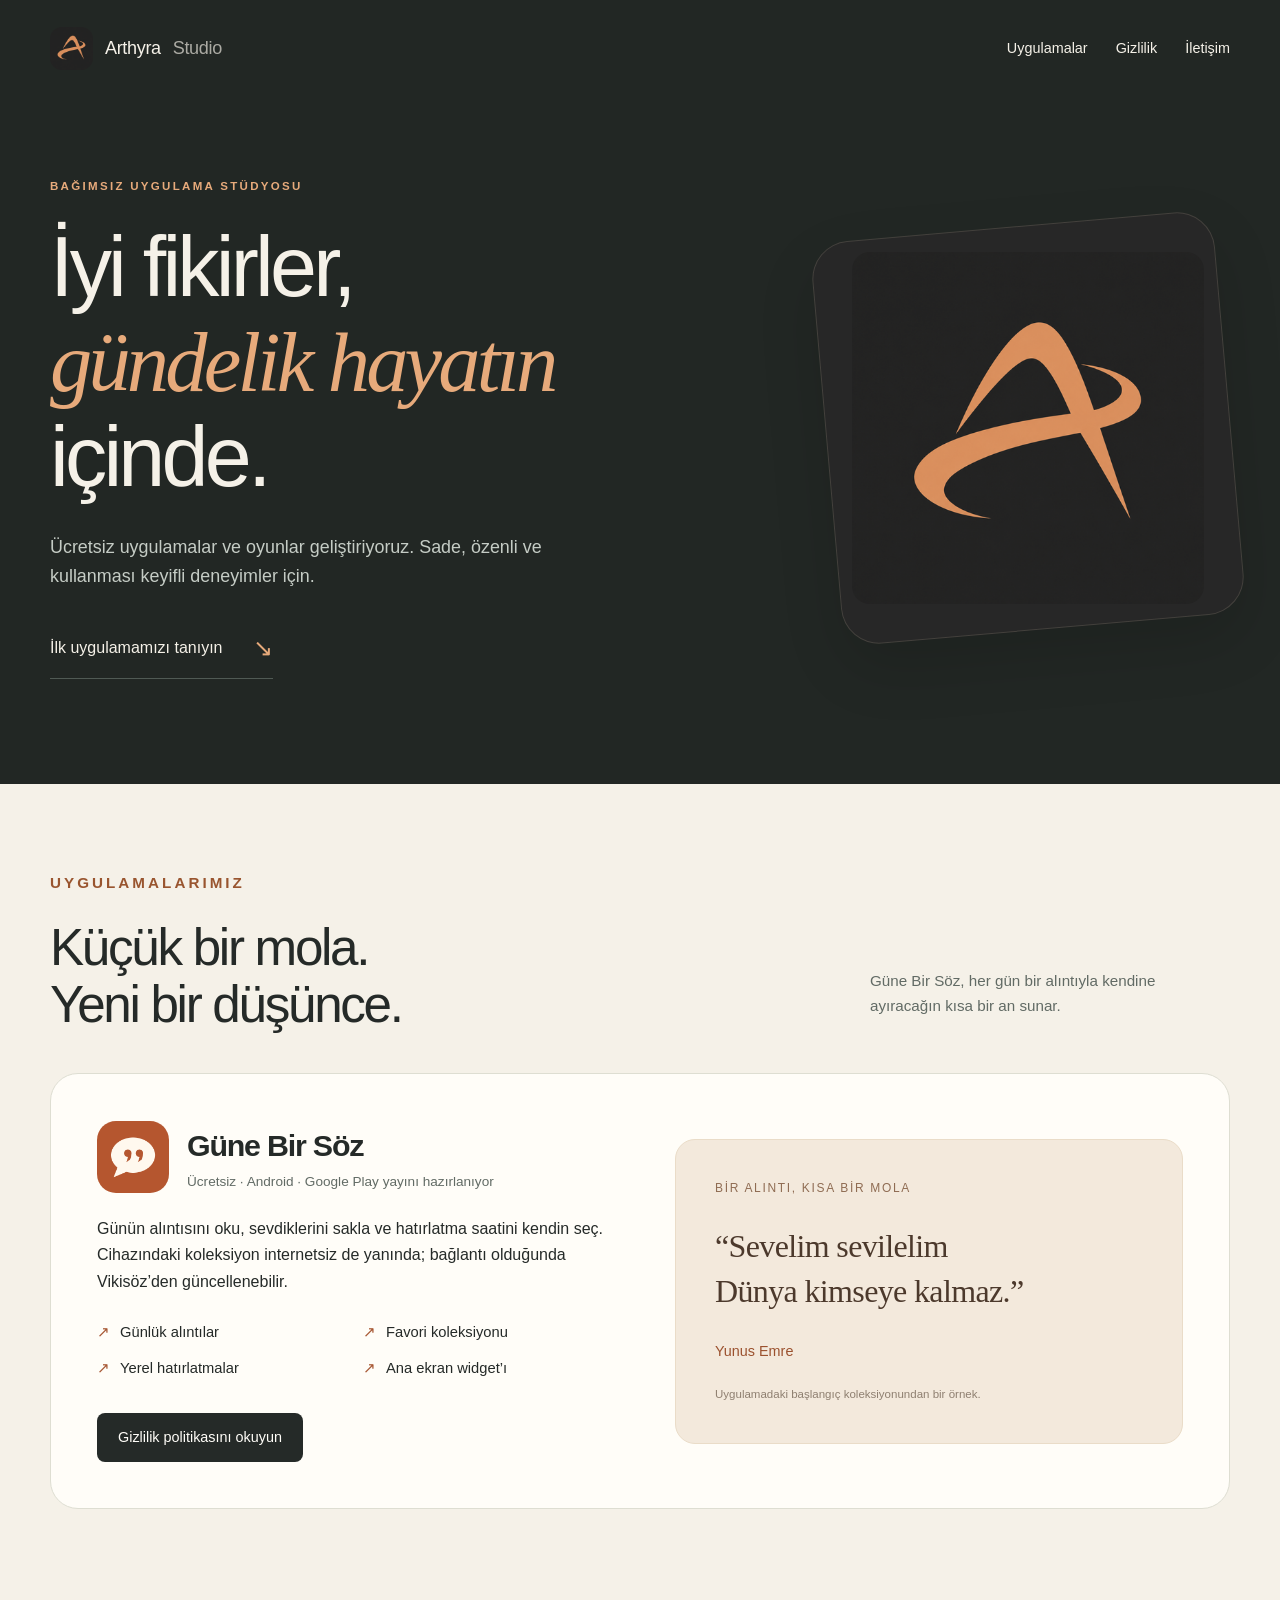
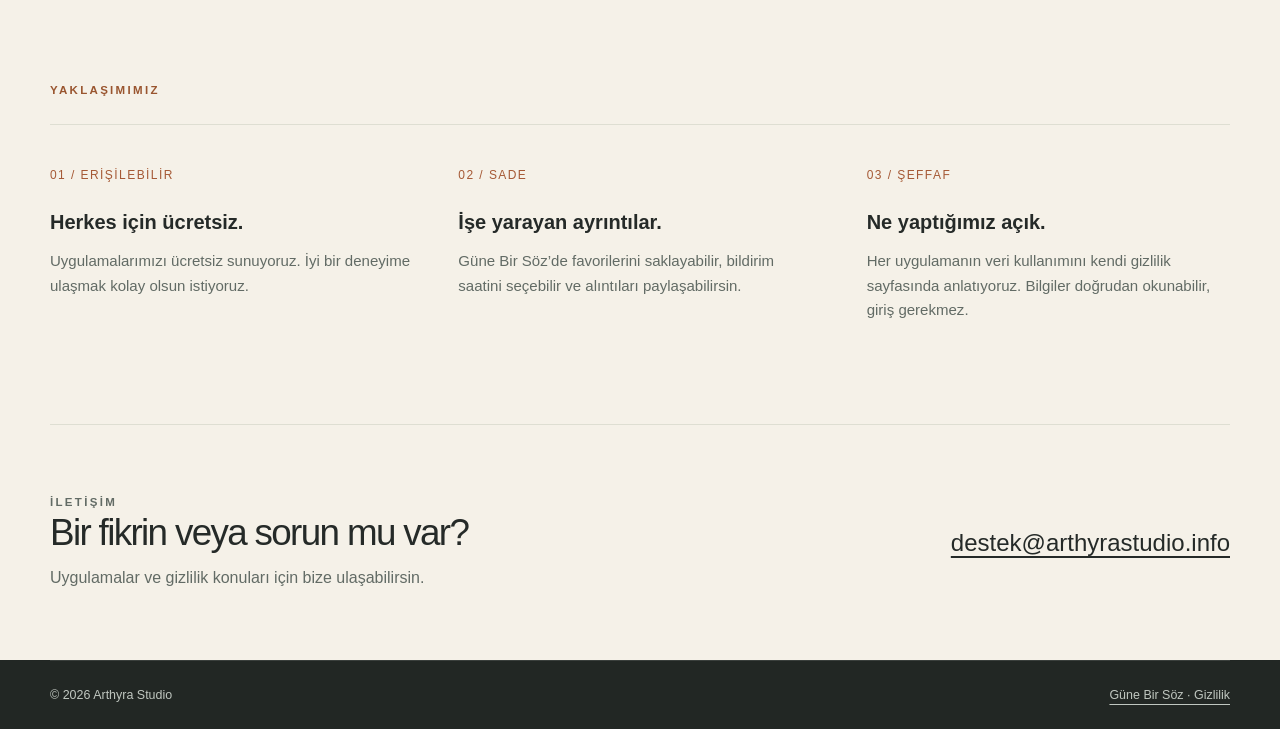
==== docs/index.html @ c666ee83 "Arthyra Studio sitesi ve Güne Bir Söz gizlilik politikaları" ====
<!doctype html><html lang="tr"><head><meta charset="utf-8"><meta name="viewport" content="width=device-width,initial-scale=1"><title>Arthyra Studio — Uygulamalar ve oyunlar</title><meta name="description" content="Arthyra Studio: ücretsiz uygulamalar, oyunlar ve gündelik hayata küçük bir iyi fikir."><meta name="theme-color" content="#222724"><link rel="icon" type="image/png" href="assets/arthyra-icon.png"><link rel="stylesheet" href="assets/site.css"></head><body><a class="skip" href="#main">İçeriğe geç</a>
<div class="dark"><header class="wrap header"><a class="brand" href="./" aria-label="Arthyra Studio"><img src="assets/arthyra-icon.png" width="43" height="43" alt="">Arthyra <span>Studio</span></a><nav class="nav" aria-label="Ana menü"><a href="#uygulamalar">Uygulamalar</a><a href="gunebirsoz/gizlilik/">Gizlilik</a><a href="#iletisim">İletişim</a></nav></header></div>
<main id="main"><div class="dark"><section class="wrap hero"><div><p class="eyebrow">Bağımsız uygulama stüdyosu</p><h1>İyi fikirler,<br><em>gündelik hayatın</em><br>içinde.</h1><p class="intro">Ücretsiz uygulamalar ve oyunlar geliştiriyoruz. Sade, özenli ve kullanması keyifli deneyimler için.</p><a class="arrowlink" href="#uygulamalar">İlk uygulamamızı tanıyın <span aria-hidden="true">↘</span></a></div><div class="hero-mark" aria-hidden="true"><img src="assets/arthyra-icon.png" width="512" height="512" alt=""></div></section></div>
<section class="wrap section" id="uygulamalar"><div class="section-head"><div><p class="eyebrow">Uygulamalarımız</p><h2>Küçük bir mola.<br>Yeni bir düşünce.</h2></div><p>Güne Bir Söz, her gün bir alıntıyla kendine ayıracağın kısa bir an sunar.</p></div>
<article class="app"><div><div class="app-header"><img src="assets/gunebirsoz-icon.png" width="72" height="72" alt="Güne Bir Söz simgesi"><div><h3>Güne Bir Söz</h3><p>Ücretsiz · Android · Google Play yayını hazırlanıyor</p></div></div><p>Günün alıntısını oku, sevdiklerini sakla ve hatırlatma saatini kendin seç. Cihazındaki koleksiyon internetsiz de yanında; bağlantı olduğunda Vikisöz’den güncellenebilir.</p><ul class="features"><li>Günlük alıntılar</li><li>Favori koleksiyonu</li><li>Yerel hatırlatmalar</li><li>Ana ekran widget’ı</li></ul><a class="button" href="gunebirsoz/gizlilik/">Gizlilik politikasını okuyun</a></div><div class="quote-sample"><p class="small">Bir alıntı, kısa bir mola</p><blockquote>“Sevelim sevilelim<br>Dünya kimseye kalmaz.”</blockquote><cite>Yunus Emre</cite><p class="quote-caption">Uygulamadaki başlangıç koleksiyonundan bir örnek.</p></div></article></section>
<section class="wrap section" id="yaklasim"><p class="eyebrow">Yaklaşımımız</p><div class="principles"><div><span class="number">01 / ERİŞİLEBİLİR</span><h3>Herkes için ücretsiz.</h3><p>Uygulamalarımızı ücretsiz sunuyoruz. İyi bir deneyime ulaşmak kolay olsun istiyoruz.</p></div><div><span class="number">02 / SADE</span><h3>İşe yarayan ayrıntılar.</h3><p>Güne Bir Söz’de favorilerini saklayabilir, bildirim saatini seçebilir ve alıntıları paylaşabilirsin.</p></div><div><span class="number">03 / ŞEFFAF</span><h3>Ne yaptığımız açık.</h3><p>Her uygulamanın veri kullanımını kendi gizlilik sayfasında anlatıyoruz. Bilgiler doğrudan okunabilir, giriş gerekmez.</p></div></div></section>
<section class="wrap contact" id="iletisim"><div><p class="eyebrow">İletişim</p><h2>Bir fikrin veya sorun mu var?</h2><p>Uygulamalar ve gizlilik konuları için bize ulaşabilirsin.</p></div><div class="contact-address"><a href="mailto:destek@arthyrastudio.info">destek@arthyrastudio.info</a></div></section></main>
<div class="dark"><footer class="wrap footer"><span>© 2026 Arthyra Studio</span><a href="gunebirsoz/gizlilik/">Güne Bir Söz · Gizlilik</a></footer></div></body></html>
---- docs/assets/site.css ----
@charset "UTF-8";
:root{--ink:#252a28;--muted:#626b65;--cream:#f5f1e8;--paper:#fffdf8;--copper:#e7aa7b;--line:#deded2;--dark:#222724;--darkmuted:#b9c2ba;color-scheme:light;font-family:Inter,"Segoe UI",Arial,sans-serif}*{box-sizing:border-box}html{scroll-behavior:smooth}body{margin:0;color:var(--ink);background:var(--cream);line-height:1.65}a{color:inherit;text-underline-offset:5px}a:focus-visible,summary:focus-visible{outline:3px solid #b7562f;outline-offset:6px}img{max-width:100%;height:auto}h1,h2,h3,p{margin-top:0}h1,h2{line-height:1.12;letter-spacing:-.045em}h1{font-size:clamp(3rem,6.6vw,6.4rem);font-weight:500}h2{font-size:clamp(2rem,4vw,3.3rem);font-weight:500}h3{font-size:1.25rem}button,a{touch-action:manipulation}.wrap{width:min(1180px,calc(100% - 64px));margin:auto}.skip{position:absolute;left:16px;top:-100px;padding:12px;background:white;color:#222;z-index:20}.skip:focus{top:16px}.draft{padding:8px 20px;background:#f0d5bc;text-align:center;color:#4e3526;font-size:.83rem}.header{display:flex;align-items:center;justify-content:space-between;gap:24px;padding:27px 0}.brand{display:inline-flex;align-items:center;gap:12px;text-decoration:none;font-size:1.13rem;letter-spacing:-.02em;white-space:nowrap}.brand img{width:43px;height:43px;border-radius:12px}.brand span{font-weight:400;opacity:.65}.nav{display:flex;flex-wrap:wrap;gap:28px;font-size:.9rem}.nav a{text-decoration:none}.nav a:hover{text-decoration:underline}.dark{background:var(--dark);color:var(--cream)}.hero{display:grid;grid-template-columns:1.35fr .75fr;align-items:center;gap:50px;padding:80px 0 105px}.eyebrow{text-transform:uppercase;letter-spacing:.2em;font-size:.72rem;font-weight:650;margin-bottom:24px;color:var(--copper)}.hero h1{max-width:800px;margin-bottom:28px}.hero h1 em{color:var(--copper);font-family:Georgia,serif;font-weight:400}.intro{max-width:560px;font-size:1.12rem;color:#c5ccc5;margin-bottom:36px}.arrowlink{display:inline-flex;align-items:center;gap:30px;text-decoration:none;border-bottom:1px solid #9cafa260;padding-bottom:10px}.arrowlink span{color:var(--copper);font-size:1.5rem}.hero-mark{border:1px solid #d0bca52b;border-radius:38px;padding:25px;background:#272727;transform:rotate(-5deg);box-shadow:0 25px 60px #0002}.hero-mark img{display:block;transform:rotate(5deg);border-radius:18px}.section{padding:86px 0}.section-head{display:flex;justify-content:space-between;align-items:end;gap:30px;margin-bottom:40px}.section-head p{max-width:360px;color:var(--muted);font-size:.95rem}.section-head h2{margin-bottom:0}.section .eyebrow,.policy .eyebrow{color:#99552f}.app{display:grid;grid-template-columns:1fr 1fr;gap:70px;align-items:center;padding:46px;border:1px solid var(--line);border-radius:28px;background:var(--paper)}.app-header{display:flex;align-items:center;gap:18px;margin-bottom:22px}.app-header img{width:72px;border-radius:19px}.app-header h3{font-size:1.9rem;letter-spacing:-.04em;margin-bottom:1px}.app-header p{font-size:.85rem;color:var(--muted);margin-bottom:0}.features{list-style:none;padding:0;display:grid;grid-template-columns:1fr 1fr;gap:12px 24px;margin:25px 0 32px;font-size:.92rem}.features li:before{content:"↗";color:#a75733;margin-right:10px}.button{display:inline-block;background:var(--ink);color:var(--paper);padding:13px 21px;border-radius:8px;font-size:.9rem;text-decoration:none}.button:hover{background:#3c4840}.quote-sample{position:relative;background:#f3e9dc;padding:39px;border-radius:20px;border:1px solid #eadcc8}.quote-sample .small{font-size:.75rem;color:#8f6c53;letter-spacing:.14em;text-transform:uppercase}.quote-sample blockquote{font:clamp(1.55rem,2.5vw,2.1rem)/1.4 Georgia,serif;letter-spacing:-.02em;margin:25px 0;color:#4c392c}.quote-sample cite{font-style:normal;font-size:.9rem;color:#9b512e}.quote-caption{margin:20px 0 0;font-size:.72rem;color:#8e7f70}.principles{border-top:1px solid var(--line);display:grid;grid-template-columns:1fr 1fr 1fr;gap:45px;padding-top:36px}.number{color:#a55935;letter-spacing:.12em;font-size:.75rem}.principles h3{margin:18px 0 10px}.principles p{color:var(--muted);font-size:.94rem}.contact{padding:68px 0;display:flex;align-items:center;justify-content:space-between;gap:35px;border-top:1px solid var(--line)}.contact h2{font-size:2.3rem;margin-bottom:12px}.contact p{margin-bottom:0;color:var(--muted)}.contact-address{font-size:clamp(1rem,2.7vw,1.5rem);overflow-wrap:anywhere}.footer{padding:24px 0;border-top:1px solid #ffffff1c;display:flex;justify-content:space-between;gap:30px;color:#c0c7c0;font-size:.78rem}.footer a{color:inherit}.policy{padding:48px 0 90px}.policy-layout{display:grid;grid-template-columns:240px minmax(0,760px);gap:70px;align-items:start}.policy-index{position:sticky;top:35px;font-size:.87rem}.policy-index strong{display:block;margin-bottom:18px}.policy-index a{display:block;margin:9px 0;color:var(--muted);text-decoration:none}.policy-index a:hover{color:var(--ink);text-decoration:underline}.policy h1{font-size:clamp(2.5rem,5vw,4.4rem);margin:15px 0 23px}.policy .lead{font-size:1.14rem;color:var(--muted)}.meta{display:flex;gap:14px;flex-wrap:wrap;font-size:.78rem;color:var(--muted);margin:25px 0 35px}.meta span{border:1px solid var(--line);border-radius:5px;padding:4px 9px}.policy h2{font-size:1.55rem;letter-spacing:-.025em;padding-top:32px;margin:15px 0 15px;scroll-margin-top:25px}.policy p,.policy li{font-size:.98rem}.policy ul{padding-left:23px}.policy li{margin:9px 0}.policy a{color:#8e4827;overflow-wrap:anywhere}.summary{padding:24px 26px;background:var(--paper);border:1px solid var(--line);border-radius:12px;margin:25px 0}.summary p:last-child{margin-bottom:0}.policy .fine{font-size:.85rem;color:var(--muted)}.language{white-space:nowrap;font-size:.85rem}.language a[aria-current]{font-weight:700;text-decoration:none}.missing-contact{border-bottom:1px dashed #b15c33;padding-bottom:5px;color:#8a4f2d}.policy table{border-collapse:collapse;width:100%;font-size:.91rem;margin:22px 0}.policy th,.policy td{padding:12px 10px;text-align:left;border-bottom:1px solid var(--line);vertical-align:top}.policy th{font-weight:600}.policy th:first-child,.policy td:first-child{padding-left:0}.policy td:last-child,.policy th:last-child{padding-right:0}
@media(max-width:900px){.wrap{width:min(100% - 40px,760px)}.hero{grid-template-columns:1fr .6fr;gap:25px;padding:55px 0 70px}.hero-mark{padding:12px;border-radius:24px}.app{gap:30px;padding:28px}.policy-layout{grid-template-columns:1fr;gap:20px}.policy-index{position:static;border-bottom:1px solid var(--line);padding-bottom:18px;display:flex;flex-wrap:wrap;gap:6px 18px}.policy-index strong{width:100%;margin-bottom:4px}.policy-index a{margin:3px 0}.principles{gap:25px}.section{padding:60px 0}}
@media(max-width:640px){.header{padding:20px 0;align-items:flex-start}.brand{font-size:1rem;gap:9px}.brand img{width:35px;height:35px}.nav{gap:10px 16px;justify-content:flex-end;font-size:.8rem;max-width:150px}.hero{grid-template-columns:1fr;padding:40px 0 55px}.hero h1{font-size:3.45rem}.hero-mark{display:none}.intro{font-size:1.03rem}.section-head{display:block}.section-head p{margin-top:20px}.app{grid-template-columns:1fr;padding:23px;gap:28px}.quote-sample{padding:28px}.features{gap:10px 14px;font-size:.85rem}.principles{grid-template-columns:1fr;gap:15px}.principles h3{margin-top:9px}.contact{display:block;padding:42px 0}.contact-address{margin-top:24px}.footer{flex-direction:column;gap:8px}.policy{padding-top:23px}.policy h1{font-size:2.7rem}.policy-index{font-size:.79rem}.policy td,.policy th{font-size:.82rem;padding:10px 7px}.language{font-size:.8rem}.summary{padding:19px}.policy h2{padding-top:23px}.draft{font-size:.72rem}.policy .lead{font-size:1.03rem}}
@media(prefers-reduced-motion:reduce){html{scroll-behavior:auto}*,*:before,*:after{animation:none!important;transition:none!important}}
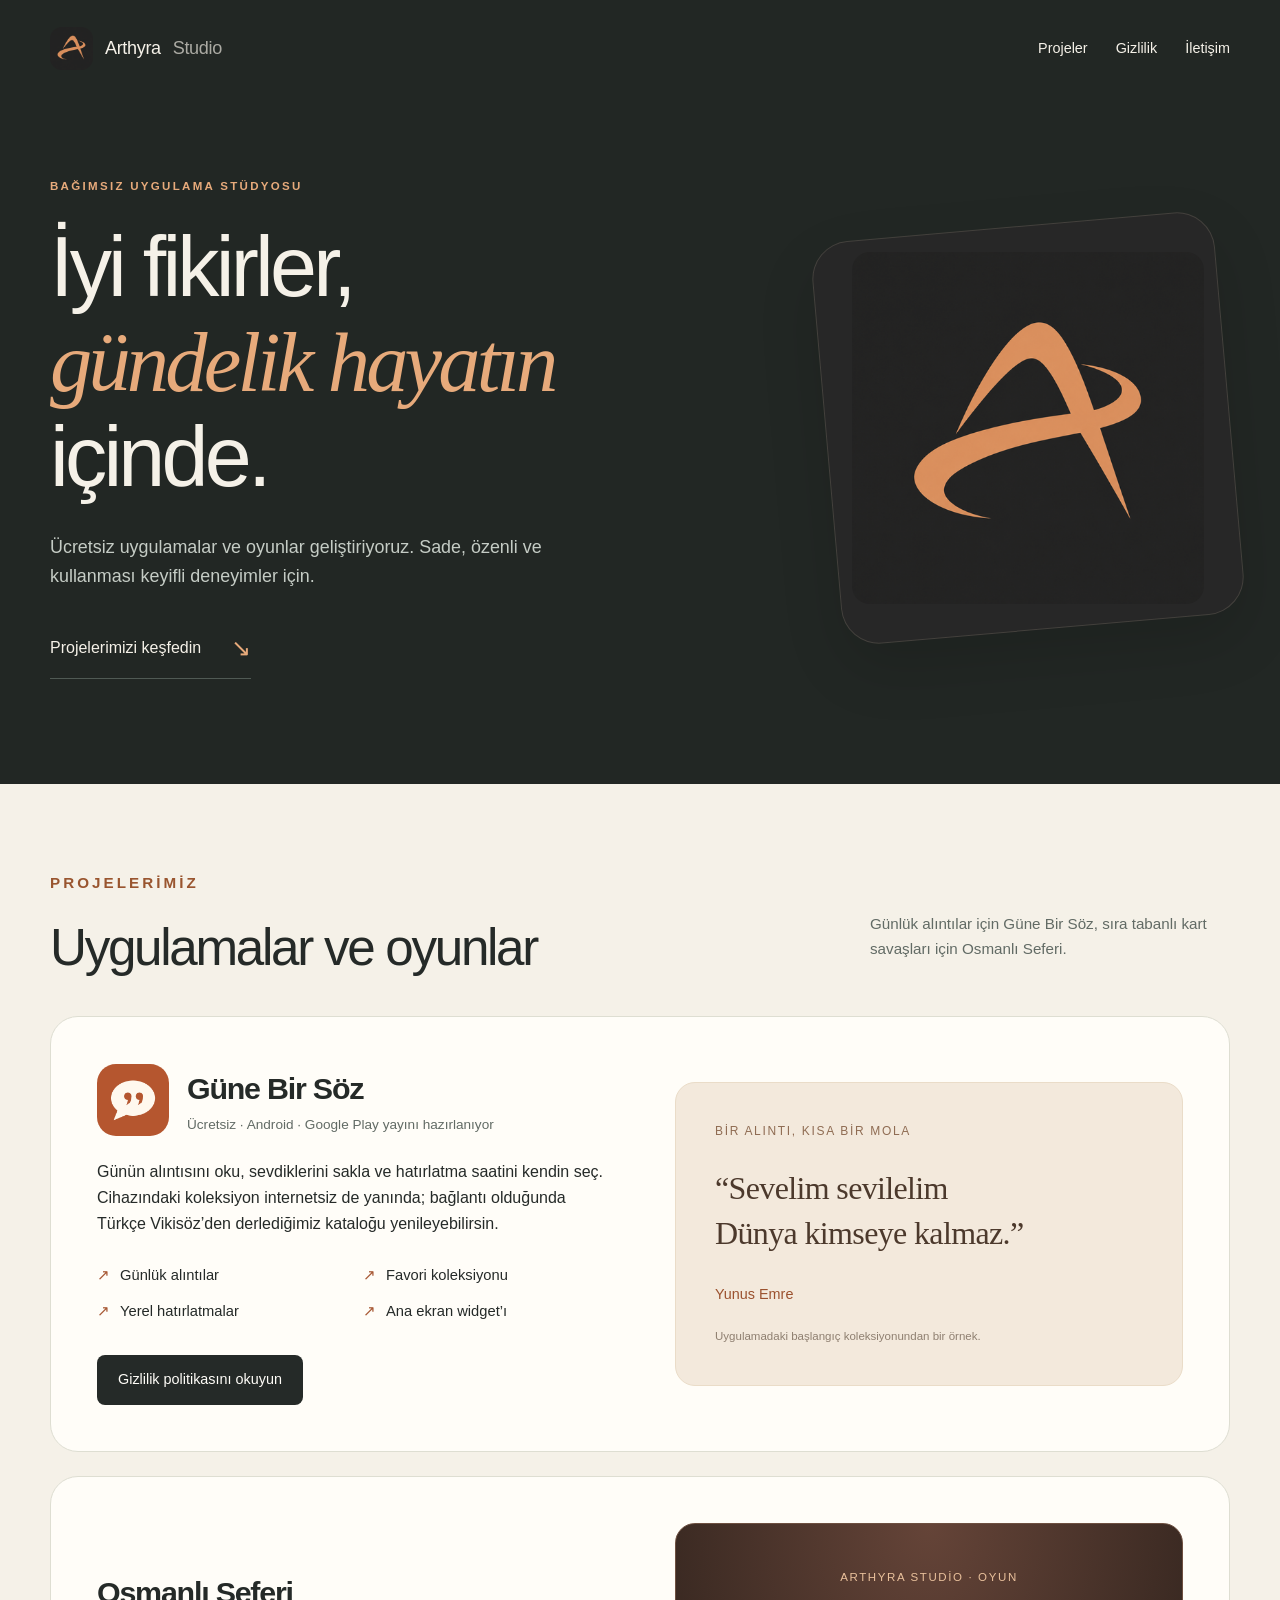
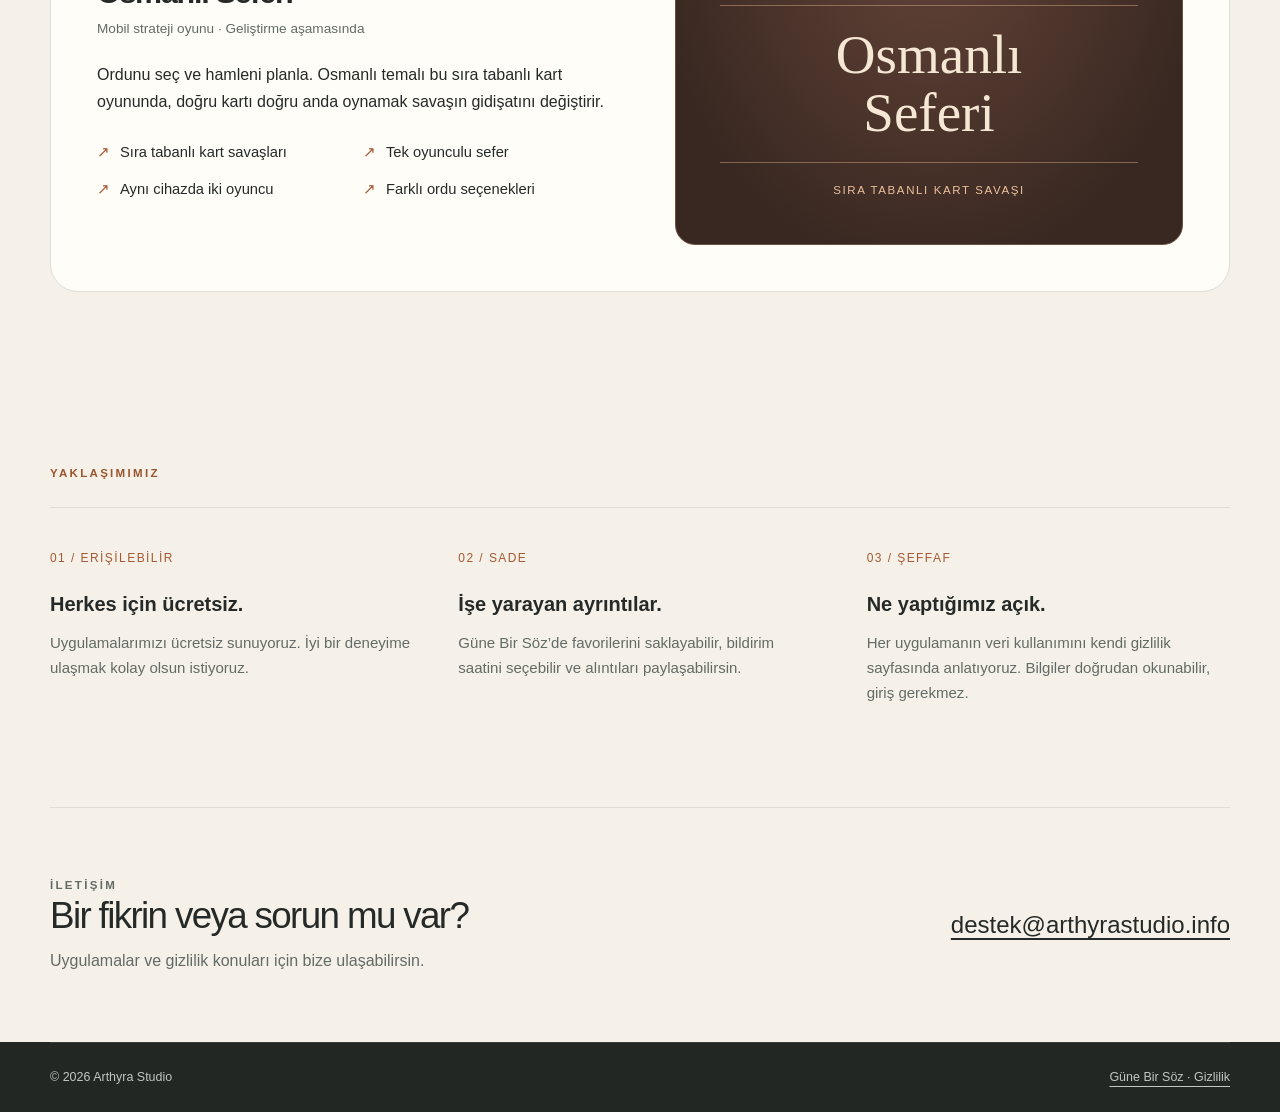
==== commit b14730d5: "Ana sayfada Osmanlı Seferi projesini tanıt" ====
--- a/docs/index.html
+++ b/docs/index.html
@@ -1,8 +1,16 @@
-<!doctype html><html lang="tr"><head><meta charset="utf-8"><meta name="viewport" content="width=device-width,initial-scale=1"><title>Arthyra Studio — Uygulamalar ve oyunlar</title><meta name="description" content="Arthyra Studio: ücretsiz uygulamalar, oyunlar ve gündelik hayata küçük bir iyi fikir."><meta name="theme-color" content="#222724"><link rel="icon" type="image/png" href="assets/arthyra-icon.png"><link rel="stylesheet" href="assets/site.css"></head><body><a class="skip" href="#main">İçeriğe geç</a>
-<div class="dark"><header class="wrap header"><a class="brand" href="./" aria-label="Arthyra Studio"><img src="assets/arthyra-icon.png" width="43" height="43" alt="">Arthyra <span>Studio</span></a><nav class="nav" aria-label="Ana menü"><a href="#uygulamalar">Uygulamalar</a><a href="gunebirsoz/gizlilik/">Gizlilik</a><a href="#iletisim">İletişim</a></nav></header></div>
-<main id="main"><div class="dark"><section class="wrap hero"><div><p class="eyebrow">Bağımsız uygulama stüdyosu</p><h1>İyi fikirler,<br><em>gündelik hayatın</em><br>içinde.</h1><p class="intro">Ücretsiz uygulamalar ve oyunlar geliştiriyoruz. Sade, özenli ve kullanması keyifli deneyimler için.</p><a class="arrowlink" href="#uygulamalar">İlk uygulamamızı tanıyın <span aria-hidden="true">↘</span></a></div><div class="hero-mark" aria-hidden="true"><img src="assets/arthyra-icon.png" width="512" height="512" alt=""></div></section></div>
-<section class="wrap section" id="uygulamalar"><div class="section-head"><div><p class="eyebrow">Uygulamalarımız</p><h2>Küçük bir mola.<br>Yeni bir düşünce.</h2></div><p>Güne Bir Söz, her gün bir alıntıyla kendine ayıracağın kısa bir an sunar.</p></div>
-<article class="app"><div><div class="app-header"><img src="assets/gunebirsoz-icon.png" width="72" height="72" alt="Güne Bir Söz simgesi"><div><h3>Güne Bir Söz</h3><p>Ücretsiz · Android · Google Play yayını hazırlanıyor</p></div></div><p>Günün alıntısını oku, sevdiklerini sakla ve hatırlatma saatini kendin seç. Cihazındaki koleksiyon internetsiz de yanında; bağlantı olduğunda Vikisöz’den güncellenebilir.</p><ul class="features"><li>Günlük alıntılar</li><li>Favori koleksiyonu</li><li>Yerel hatırlatmalar</li><li>Ana ekran widget’ı</li></ul><a class="button" href="gunebirsoz/gizlilik/">Gizlilik politikasını okuyun</a></div><div class="quote-sample"><p class="small">Bir alıntı, kısa bir mola</p><blockquote>“Sevelim sevilelim<br>Dünya kimseye kalmaz.”</blockquote><cite>Yunus Emre</cite><p class="quote-caption">Uygulamadaki başlangıç koleksiyonundan bir örnek.</p></div></article></section>
+<!doctype html><html lang="tr"><head><meta charset="utf-8"><meta name="viewport" content="width=device-width,initial-scale=1"><title>Arthyra Studio — Uygulamalar ve oyunlar</title><meta name="description" content="Arthyra Studio’nun projeleri: günlük alıntı uygulaması Güne Bir Söz ve sıra tabanlı kart oyunu Osmanlı Seferi."><meta name="theme-color" content="#222724"><link rel="icon" type="image/png" href="assets/arthyra-icon.png"><link rel="stylesheet" href="assets/site.css"><link rel="canonical" href="https://arthyrastudio.info/"><meta property="og:type" content="website"><meta property="og:site_name" content="Arthyra Studio"><meta property="og:title" content="Arthyra Studio — Uygulamalar ve oyunlar"><meta property="og:description" content="Arthyra Studio’nun projeleri: günlük alıntı uygulaması Güne Bir Söz ve sıra tabanlı kart oyunu Osmanlı Seferi."><meta property="og:url" content="https://arthyrastudio.info/"><meta property="og:image" content="https://arthyrastudio.info/assets/og-image.jpg"><meta property="og:image:width" content="1200"><meta property="og:image:height" content="630"><meta property="og:image:alt" content="Arthyra Studio"><meta property="og:locale" content="tr_TR"><meta name="twitter:card" content="summary_large_image"></head><body><a class="skip" href="#main">İçeriğe geç</a>
+<div class="dark"><header class="wrap header"><a class="brand" href="./" aria-label="Arthyra Studio"><img src="assets/arthyra-icon.png" width="43" height="43" alt="">Arthyra <span>Studio</span></a><nav class="nav" aria-label="Ana menü"><a href="#uygulamalar">Projeler</a><a href="gunebirsoz/gizlilik/">Gizlilik</a><a href="#iletisim">İletişim</a></nav></header></div>
+<main id="main"><div class="dark"><section class="wrap hero"><div><p class="eyebrow">Bağımsız uygulama stüdyosu</p><h1>İyi fikirler,<br><em>gündelik hayatın</em><br>içinde.</h1><p class="intro">Ücretsiz uygulamalar ve oyunlar geliştiriyoruz. Sade, özenli ve kullanması keyifli deneyimler için.</p><a class="arrowlink" href="#uygulamalar">Projelerimizi keşfedin <span aria-hidden="true">↘</span></a></div><div class="hero-mark" aria-hidden="true"><img src="assets/arthyra-icon.png" width="512" height="512" alt=""></div></section></div>
+<section class="wrap section" id="uygulamalar"><div class="section-head"><div><p class="eyebrow">Projelerimiz</p><h2>Uygulamalar ve oyunlar</h2></div><p>Günlük alıntılar için Güne Bir Söz, sıra tabanlı kart savaşları için Osmanlı Seferi.</p></div>
+<article class="app"><div><div class="app-header"><img src="assets/gunebirsoz-icon.png" width="72" height="72" alt="Güne Bir Söz simgesi"><div><h3>Güne Bir Söz</h3><p>Ücretsiz · Android · Google Play yayını hazırlanıyor</p></div></div><p>Günün alıntısını oku, sevdiklerini sakla ve hatırlatma saatini kendin seç. Cihazındaki koleksiyon internetsiz de yanında; bağlantı olduğunda Türkçe Vikisöz’den derlediğimiz kataloğu yenileyebilirsin.</p><ul class="features"><li>Günlük alıntılar</li><li>Favori koleksiyonu</li><li>Yerel hatırlatmalar</li><li>Ana ekran widget’ı</li></ul><a class="button" href="gunebirsoz/gizlilik/">Gizlilik politikasını okuyun</a></div><div class="quote-sample"><p class="small">Bir alıntı, kısa bir mola</p><blockquote>“Sevelim sevilelim<br>Dünya kimseye kalmaz.”</blockquote><cite>Yunus Emre</cite><p class="quote-caption">Uygulamadaki başlangıç koleksiyonundan bir örnek.</p></div></article>
+<article class="app game" id="osmanli-seferi" aria-labelledby="osmanli-seferi-baslik">
+  <div>
+    <div class="app-header"><div><h3 id="osmanli-seferi-baslik">Osmanlı Seferi</h3><p>Mobil strateji oyunu · Geliştirme aşamasında</p></div></div>
+    <p>Ordunu seç ve hamleni planla. Osmanlı temalı bu sıra tabanlı kart oyununda, doğru kartı doğru anda oynamak savaşın gidişatını değiştirir.</p>
+    <ul class="features"><li>Sıra tabanlı kart savaşları</li><li>Tek oyunculu sefer</li><li>Aynı cihazda iki oyuncu</li><li>Farklı ordu seçenekleri</li></ul>
+  </div>
+  <div class="game-art" aria-hidden="true"><span class="game-art-label">Arthyra Studio · Oyun</span><span class="game-art-title">Osmanlı<br>Seferi</span><span class="game-art-label">Sıra tabanlı kart savaşı</span></div>
+</article></section>
 <section class="wrap section" id="yaklasim"><p class="eyebrow">Yaklaşımımız</p><div class="principles"><div><span class="number">01 / ERİŞİLEBİLİR</span><h3>Herkes için ücretsiz.</h3><p>Uygulamalarımızı ücretsiz sunuyoruz. İyi bir deneyime ulaşmak kolay olsun istiyoruz.</p></div><div><span class="number">02 / SADE</span><h3>İşe yarayan ayrıntılar.</h3><p>Güne Bir Söz’de favorilerini saklayabilir, bildirim saatini seçebilir ve alıntıları paylaşabilirsin.</p></div><div><span class="number">03 / ŞEFFAF</span><h3>Ne yaptığımız açık.</h3><p>Her uygulamanın veri kullanımını kendi gizlilik sayfasında anlatıyoruz. Bilgiler doğrudan okunabilir, giriş gerekmez.</p></div></div></section>
 <section class="wrap contact" id="iletisim"><div><p class="eyebrow">İletişim</p><h2>Bir fikrin veya sorun mu var?</h2><p>Uygulamalar ve gizlilik konuları için bize ulaşabilirsin.</p></div><div class="contact-address"><a href="mailto:destek@arthyrastudio.info">destek@arthyrastudio.info</a></div></section></main>
 <div class="dark"><footer class="wrap footer"><span>© 2026 Arthyra Studio</span><a href="gunebirsoz/gizlilik/">Güne Bir Söz · Gizlilik</a></footer></div></body></html>
--- a/docs/assets/site.css
+++ b/docs/assets/site.css
@@ -1,5 +1,31 @@
 @charset "UTF-8";
-:root{--ink:#252a28;--muted:#626b65;--cream:#f5f1e8;--paper:#fffdf8;--copper:#e7aa7b;--line:#deded2;--dark:#222724;--darkmuted:#b9c2ba;color-scheme:light;font-family:Inter,"Segoe UI",Arial,sans-serif}*{box-sizing:border-box}html{scroll-behavior:smooth}body{margin:0;color:var(--ink);background:var(--cream);line-height:1.65}a{color:inherit;text-underline-offset:5px}a:focus-visible,summary:focus-visible{outline:3px solid #b7562f;outline-offset:6px}img{max-width:100%;height:auto}h1,h2,h3,p{margin-top:0}h1,h2{line-height:1.12;letter-spacing:-.045em}h1{font-size:clamp(3rem,6.6vw,6.4rem);font-weight:500}h2{font-size:clamp(2rem,4vw,3.3rem);font-weight:500}h3{font-size:1.25rem}button,a{touch-action:manipulation}.wrap{width:min(1180px,calc(100% - 64px));margin:auto}.skip{position:absolute;left:16px;top:-100px;padding:12px;background:white;color:#222;z-index:20}.skip:focus{top:16px}.draft{padding:8px 20px;background:#f0d5bc;text-align:center;color:#4e3526;font-size:.83rem}.header{display:flex;align-items:center;justify-content:space-between;gap:24px;padding:27px 0}.brand{display:inline-flex;align-items:center;gap:12px;text-decoration:none;font-size:1.13rem;letter-spacing:-.02em;white-space:nowrap}.brand img{width:43px;height:43px;border-radius:12px}.brand span{font-weight:400;opacity:.65}.nav{display:flex;flex-wrap:wrap;gap:28px;font-size:.9rem}.nav a{text-decoration:none}.nav a:hover{text-decoration:underline}.dark{background:var(--dark);color:var(--cream)}.hero{display:grid;grid-template-columns:1.35fr .75fr;align-items:center;gap:50px;padding:80px 0 105px}.eyebrow{text-transform:uppercase;letter-spacing:.2em;font-size:.72rem;font-weight:650;margin-bottom:24px;color:var(--copper)}.hero h1{max-width:800px;margin-bottom:28px}.hero h1 em{color:var(--copper);font-family:Georgia,serif;font-weight:400}.intro{max-width:560px;font-size:1.12rem;color:#c5ccc5;margin-bottom:36px}.arrowlink{display:inline-flex;align-items:center;gap:30px;text-decoration:none;border-bottom:1px solid #9cafa260;padding-bottom:10px}.arrowlink span{color:var(--copper);font-size:1.5rem}.hero-mark{border:1px solid #d0bca52b;border-radius:38px;padding:25px;background:#272727;transform:rotate(-5deg);box-shadow:0 25px 60px #0002}.hero-mark img{display:block;transform:rotate(5deg);border-radius:18px}.section{padding:86px 0}.section-head{display:flex;justify-content:space-between;align-items:end;gap:30px;margin-bottom:40px}.section-head p{max-width:360px;color:var(--muted);font-size:.95rem}.section-head h2{margin-bottom:0}.section .eyebrow,.policy .eyebrow{color:#99552f}.app{display:grid;grid-template-columns:1fr 1fr;gap:70px;align-items:center;padding:46px;border:1px solid var(--line);border-radius:28px;background:var(--paper)}.app-header{display:flex;align-items:center;gap:18px;margin-bottom:22px}.app-header img{width:72px;border-radius:19px}.app-header h3{font-size:1.9rem;letter-spacing:-.04em;margin-bottom:1px}.app-header p{font-size:.85rem;color:var(--muted);margin-bottom:0}.features{list-style:none;padding:0;display:grid;grid-template-columns:1fr 1fr;gap:12px 24px;margin:25px 0 32px;font-size:.92rem}.features li:before{content:"↗";color:#a75733;margin-right:10px}.button{display:inline-block;background:var(--ink);color:var(--paper);padding:13px 21px;border-radius:8px;font-size:.9rem;text-decoration:none}.button:hover{background:#3c4840}.quote-sample{position:relative;background:#f3e9dc;padding:39px;border-radius:20px;border:1px solid #eadcc8}.quote-sample .small{font-size:.75rem;color:#8f6c53;letter-spacing:.14em;text-transform:uppercase}.quote-sample blockquote{font:clamp(1.55rem,2.5vw,2.1rem)/1.4 Georgia,serif;letter-spacing:-.02em;margin:25px 0;color:#4c392c}.quote-sample cite{font-style:normal;font-size:.9rem;color:#9b512e}.quote-caption{margin:20px 0 0;font-size:.72rem;color:#8e7f70}.principles{border-top:1px solid var(--line);display:grid;grid-template-columns:1fr 1fr 1fr;gap:45px;padding-top:36px}.number{color:#a55935;letter-spacing:.12em;font-size:.75rem}.principles h3{margin:18px 0 10px}.principles p{color:var(--muted);font-size:.94rem}.contact{padding:68px 0;display:flex;align-items:center;justify-content:space-between;gap:35px;border-top:1px solid var(--line)}.contact h2{font-size:2.3rem;margin-bottom:12px}.contact p{margin-bottom:0;color:var(--muted)}.contact-address{font-size:clamp(1rem,2.7vw,1.5rem);overflow-wrap:anywhere}.footer{padding:24px 0;border-top:1px solid #ffffff1c;display:flex;justify-content:space-between;gap:30px;color:#c0c7c0;font-size:.78rem}.footer a{color:inherit}.policy{padding:48px 0 90px}.policy-layout{display:grid;grid-template-columns:240px minmax(0,760px);gap:70px;align-items:start}.policy-index{position:sticky;top:35px;font-size:.87rem}.policy-index strong{display:block;margin-bottom:18px}.policy-index a{display:block;margin:9px 0;color:var(--muted);text-decoration:none}.policy-index a:hover{color:var(--ink);text-decoration:underline}.policy h1{font-size:clamp(2.5rem,5vw,4.4rem);margin:15px 0 23px}.policy .lead{font-size:1.14rem;color:var(--muted)}.meta{display:flex;gap:14px;flex-wrap:wrap;font-size:.78rem;color:var(--muted);margin:25px 0 35px}.meta span{border:1px solid var(--line);border-radius:5px;padding:4px 9px}.policy h2{font-size:1.55rem;letter-spacing:-.025em;padding-top:32px;margin:15px 0 15px;scroll-margin-top:25px}.policy p,.policy li{font-size:.98rem}.policy ul{padding-left:23px}.policy li{margin:9px 0}.policy a{color:#8e4827;overflow-wrap:anywhere}.summary{padding:24px 26px;background:var(--paper);border:1px solid var(--line);border-radius:12px;margin:25px 0}.summary p:last-child{margin-bottom:0}.policy .fine{font-size:.85rem;color:var(--muted)}.language{white-space:nowrap;font-size:.85rem}.language a[aria-current]{font-weight:700;text-decoration:none}.missing-contact{border-bottom:1px dashed #b15c33;padding-bottom:5px;color:#8a4f2d}.policy table{border-collapse:collapse;width:100%;font-size:.91rem;margin:22px 0}.policy th,.policy td{padding:12px 10px;text-align:left;border-bottom:1px solid var(--line);vertical-align:top}.policy th{font-weight:600}.policy th:first-child,.policy td:first-child{padding-left:0}.policy td:last-child,.policy th:last-child{padding-right:0}
+:root{--ink:#252a28;--muted:#626b65;--cream:#f5f1e8;--paper:#fffdf8;--copper:#e7aa7b;--line:#deded2;--dark:#222724;--darkmuted:#b9c2ba;color-scheme:light;font-family:Inter,"Segoe UI",Arial,sans-serif}*{box-sizing:border-box}html{scroll-behavior:smooth}body{margin:0;color:var(--ink);background:var(--cream);line-height:1.65}a{color:inherit;text-underline-offset:5px}a:focus-visible,summary:focus-visible{outline:3px solid #b7562f;outline-offset:6px}img{max-width:100%;height:auto}h1,h2,h3,p{margin-top:0}h1,h2{line-height:1.12;letter-spacing:-.045em}h1{font-size:clamp(3rem,6.6vw,6.4rem);font-weight:500}h2{font-size:clamp(2rem,4vw,3.3rem);font-weight:500}h3{font-size:1.25rem}button,a{touch-action:manipulation}.wrap{width:min(1180px,calc(100% - 64px));margin:auto}.skip{position:absolute;left:16px;top:-100px;padding:12px;background:white;color:#222;z-index:20}.skip:focus{top:16px}.draft{padding:8px 20px;background:#f0d5bc;text-align:center;color:#4e3526;font-size:.83rem}.header{display:flex;align-items:center;justify-content:space-between;gap:24px;padding:27px 0}.brand{display:inline-flex;align-items:center;gap:12px;text-decoration:none;font-size:1.13rem;letter-spacing:-.02em;white-space:nowrap}.brand img{width:43px;height:43px;border-radius:12px}.brand span{font-weight:400;opacity:.65}.nav{display:flex;flex-wrap:wrap;gap:28px;font-size:.9rem}.nav a{text-decoration:none}.nav a:hover{text-decoration:underline}.dark{background:var(--dark);color:var(--cream)}.hero{display:grid;grid-template-columns:1.35fr .75fr;align-items:center;gap:50px;padding:80px 0 105px}.eyebrow{text-transform:uppercase;letter-spacing:.2em;font-size:.72rem;font-weight:650;margin-bottom:24px;color:var(--copper)}.hero h1{max-width:800px;margin-bottom:28px}.hero h1 em{color:var(--copper);font-family:Georgia,serif;font-weight:400}.intro{max-width:560px;font-size:1.12rem;color:#c5ccc5;margin-bottom:36px}.arrowlink{display:inline-flex;align-items:center;gap:30px;text-decoration:none;border-bottom:1px solid #9cafa260;padding-bottom:10px}.arrowlink span{color:var(--copper);font-size:1.5rem}.hero-mark{border:1px solid #d0bca52b;border-radius:38px;padding:25px;background:#272727;transform:rotate(-5deg);box-shadow:0 25px 60px #0002}.hero-mark img{display:block;transform:rotate(5deg);border-radius:18px}.section{padding:86px 0}.section-head{display:flex;justify-content:space-between;align-items:end;gap:30px;margin-bottom:40px}.section-head p{max-width:360px;color:var(--muted);font-size:.95rem}.section-head h2{margin-bottom:0}.section .eyebrow,.policy .eyebrow,.notfound .eyebrow{color:#99552f}.app{display:grid;grid-template-columns:1fr 1fr;gap:70px;align-items:center;padding:46px;border:1px solid var(--line);border-radius:28px;background:var(--paper)}.app-header{display:flex;align-items:center;gap:18px;margin-bottom:22px}.app-header img{width:72px;border-radius:19px}.app-header h3{font-size:1.9rem;letter-spacing:-.04em;margin-bottom:1px}.app-header p{font-size:.85rem;color:var(--muted);margin-bottom:0}.features{list-style:none;padding:0;display:grid;grid-template-columns:1fr 1fr;gap:12px 24px;margin:25px 0 32px;font-size:.92rem}.features li:before{content:"↗";color:#a75733;margin-right:10px}.button{display:inline-block;background:var(--ink);color:var(--paper);padding:13px 21px;border-radius:8px;font-size:.9rem;text-decoration:none}.button:hover{background:#3c4840}.quote-sample{position:relative;background:#f3e9dc;padding:39px;border-radius:20px;border:1px solid #eadcc8}.quote-sample .small{font-size:.75rem;color:#8f6c53;letter-spacing:.14em;text-transform:uppercase}.quote-sample blockquote{font:clamp(1.55rem,2.5vw,2.1rem)/1.4 Georgia,serif;letter-spacing:-.02em;margin:25px 0;color:#4c392c}.quote-sample cite{font-style:normal;font-size:.9rem;color:#9b512e}.quote-caption{margin:20px 0 0;font-size:.72rem;color:#8e7f70}.principles{border-top:1px solid var(--line);display:grid;grid-template-columns:1fr 1fr 1fr;gap:45px;padding-top:36px}.number{color:#a55935;letter-spacing:.12em;font-size:.75rem}.principles h3{margin:18px 0 10px}.principles p{color:var(--muted);font-size:.94rem}.contact{padding:68px 0;display:flex;align-items:center;justify-content:space-between;gap:35px;border-top:1px solid var(--line)}.contact h2{font-size:2.3rem;margin-bottom:12px}.contact p{margin-bottom:0;color:var(--muted)}.contact-address{font-size:clamp(1rem,2.7vw,1.5rem);overflow-wrap:anywhere}.footer{padding:24px 0;border-top:1px solid #ffffff1c;display:flex;justify-content:space-between;gap:30px;color:#c0c7c0;font-size:.78rem}.footer a{color:inherit}.policy{padding:48px 0 90px}.policy-layout{display:grid;grid-template-columns:240px minmax(0,760px);gap:70px;align-items:start}.policy-index{position:sticky;top:35px;font-size:.87rem}.policy-index strong{display:block;margin-bottom:18px}.policy-index a{display:block;margin:9px 0;color:var(--muted);text-decoration:none}.policy-index a:hover{color:var(--ink);text-decoration:underline}.policy h1{font-size:clamp(2.5rem,5vw,4.4rem);margin:15px 0 23px}.policy .lead{font-size:1.14rem;color:var(--muted)}.meta{display:flex;gap:14px;flex-wrap:wrap;font-size:.78rem;color:var(--muted);margin:25px 0 35px}.meta span{border:1px solid var(--line);border-radius:5px;padding:4px 9px}.policy h2{font-size:1.55rem;letter-spacing:-.025em;padding-top:32px;margin:15px 0 15px;scroll-margin-top:25px}.policy p,.policy li{font-size:.98rem}.policy ul{padding-left:23px}.policy li{margin:9px 0}.policy a{color:#8e4827;overflow-wrap:anywhere}.summary{padding:24px 26px;background:var(--paper);border:1px solid var(--line);border-radius:12px;margin:25px 0}.summary p:last-child{margin-bottom:0}.policy .fine{font-size:.85rem;color:var(--muted)}.language{white-space:nowrap;font-size:.85rem}.language a[aria-current]{font-weight:700;text-decoration:none}.missing-contact{border-bottom:1px dashed #b15c33;padding-bottom:5px;color:#8a4f2d}.policy table{border-collapse:collapse;width:100%;font-size:.91rem;margin:22px 0}.policy th,.policy td{padding:12px 10px;text-align:left;border-bottom:1px solid var(--line);vertical-align:top}.policy th{font-weight:600}.policy th:first-child,.policy td:first-child{padding-left:0}.policy td:last-child,.policy th:last-child{padding-right:0}.notfound{padding:90px 0 120px}.notfound h1{font-size:clamp(2.5rem,5vw,4.4rem);margin:15px 0 22px}.notfound .lead{color:var(--muted);font-size:1.12rem;max-width:620px;margin-bottom:34px}.notfound .actions{display:flex;flex-wrap:wrap;gap:18px 28px;align-items:center}.notfound .actions a:not(.button){color:#8e4827}.sources{max-width:860px}.sources td:nth-child(2){font-variant-numeric:tabular-nums;white-space:nowrap}.sources td:last-child{white-space:nowrap}
 @media(max-width:900px){.wrap{width:min(100% - 40px,760px)}.hero{grid-template-columns:1fr .6fr;gap:25px;padding:55px 0 70px}.hero-mark{padding:12px;border-radius:24px}.app{gap:30px;padding:28px}.policy-layout{grid-template-columns:1fr;gap:20px}.policy-index{position:static;border-bottom:1px solid var(--line);padding-bottom:18px;display:flex;flex-wrap:wrap;gap:6px 18px}.policy-index strong{width:100%;margin-bottom:4px}.policy-index a{margin:3px 0}.principles{gap:25px}.section{padding:60px 0}}
 @media(max-width:640px){.header{padding:20px 0;align-items:flex-start}.brand{font-size:1rem;gap:9px}.brand img{width:35px;height:35px}.nav{gap:10px 16px;justify-content:flex-end;font-size:.8rem;max-width:150px}.hero{grid-template-columns:1fr;padding:40px 0 55px}.hero h1{font-size:3.45rem}.hero-mark{display:none}.intro{font-size:1.03rem}.section-head{display:block}.section-head p{margin-top:20px}.app{grid-template-columns:1fr;padding:23px;gap:28px}.quote-sample{padding:28px}.features{gap:10px 14px;font-size:.85rem}.principles{grid-template-columns:1fr;gap:15px}.principles h3{margin-top:9px}.contact{display:block;padding:42px 0}.contact-address{margin-top:24px}.footer{flex-direction:column;gap:8px}.policy{padding-top:23px}.policy h1{font-size:2.7rem}.policy-index{font-size:.79rem}.policy td,.policy th{font-size:.82rem;padding:10px 7px}.language{font-size:.8rem}.summary{padding:19px}.policy h2{padding-top:23px}.draft{font-size:.72rem}.policy .lead{font-size:1.03rem}}
 @media(prefers-reduced-motion:reduce){html{scroll-behavior:auto}*,*:before,*:after{animation:none!important;transition:none!important}}
+
+.game { margin-top: 24px; }
+.game .features { margin-bottom: 0; }
+.game-art {
+  display: grid;
+  justify-items: center;
+  gap: 18px;
+  padding: clamp(20px, 4vw, 44px);
+  border: 1px solid #6e5041;
+  border-radius: 20px;
+  background: radial-gradient(ellipse at top, #654438, #382821 78%);
+  color: #f5e7d4;
+  text-align: center;
+}
+.game-art-label {
+  color: #eac19c;
+  font-size: .72rem;
+  letter-spacing: .14em;
+  text-transform: uppercase;
+}
+.game-art-title {
+  width: 100%;
+  padding: 20px 0;
+  border-block: 1px solid #eac19c66;
+  font: 500 clamp(1.8rem, 4.3vw, 3.45rem)/1.05 Georgia, serif;
+}
